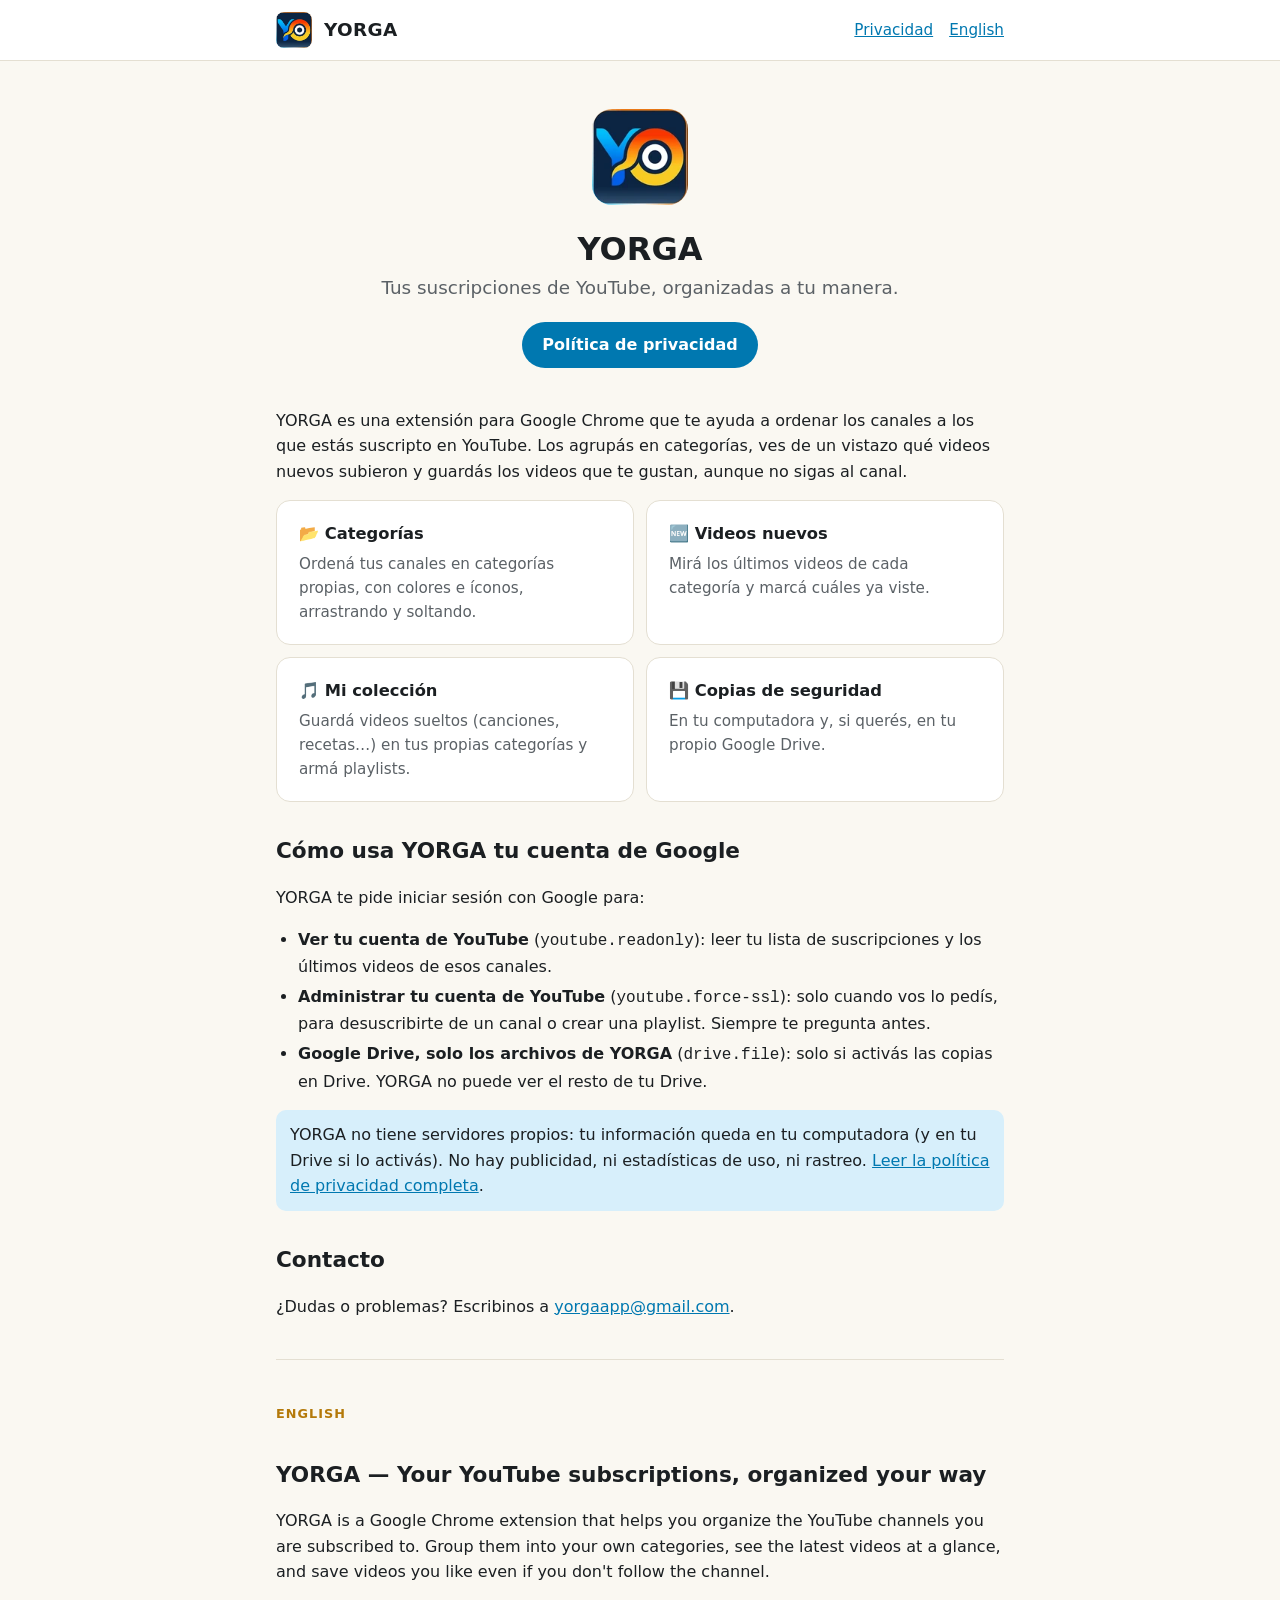
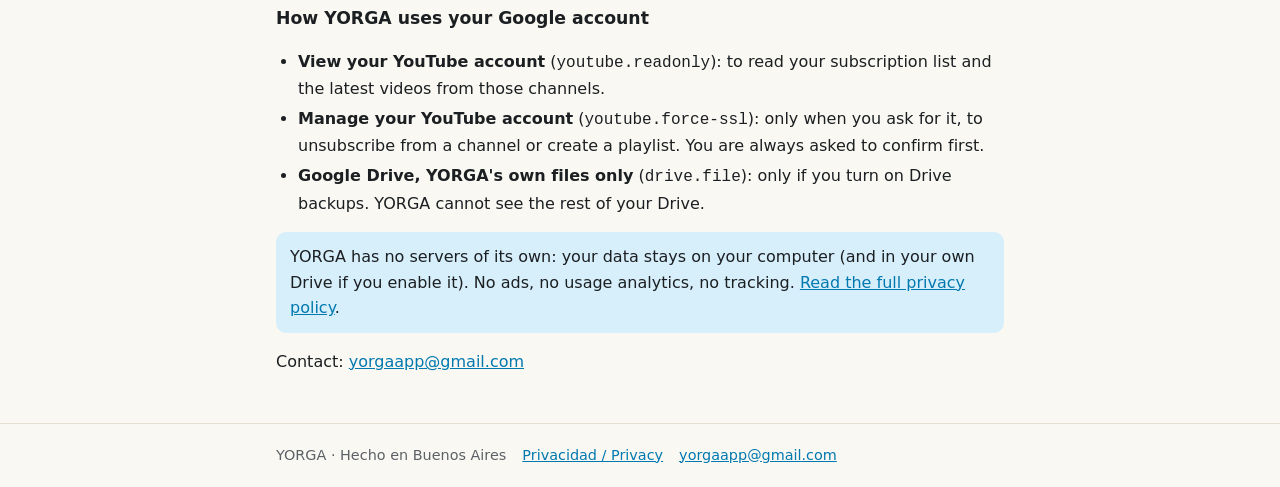
==== index.html @ d3d58bcf "Add files via upload" ====
<!doctype html>
<html lang="es">
<head>
<meta charset="utf-8">
<meta name="viewport" content="width=device-width, initial-scale=1">
<title>YORGA — Tus suscripciones de YouTube, organizadas</title>
<meta name="description" content="YORGA es una extensión de Chrome para organizar tus suscripciones de YouTube en categorías, ver los videos nuevos y guardar tus videos favoritos. Sin servidores, sin publicidad y sin rastreo.">
<link rel="icon" href="icon128.png">
<link rel="stylesheet" href="estilo.css">
</head>
<body>
<header class="top">
  <div class="wrap">
    <img src="yorga-icon.webp" alt="">
    <a class="name" href="./">YORGA</a>
    <nav>
      <a href="privacidad.html">Privacidad</a>
      <a href="#en">English</a>
    </nav>
  </div>
</header>

<main class="wrap">
  <section class="hero">
    <img src="yorga-icon.webp" alt="Logo de YORGA">
    <h1>YORGA</h1>
    <p class="lead">Tus suscripciones de YouTube, organizadas a tu manera.</p>
    <a class="btn" href="privacidad.html">Política de privacidad</a>
  </section>

  <p>YORGA es una extensión para Google Chrome que te ayuda a ordenar los canales a los que estás suscripto en YouTube. Los agrupás en categorías, ves de un vistazo qué videos nuevos subieron y guardás los videos que te gustan, aunque no sigas al canal.</p>

  <div class="grid">
    <div class="card"><h3>📂 Categorías</h3><p>Ordená tus canales en categorías propias, con colores e íconos, arrastrando y soltando.</p></div>
    <div class="card"><h3>🆕 Videos nuevos</h3><p>Mirá los últimos videos de cada categoría y marcá cuáles ya viste.</p></div>
    <div class="card"><h3>🎵 Mi colección</h3><p>Guardá videos sueltos (canciones, recetas…) en tus propias categorías y armá playlists.</p></div>
    <div class="card"><h3>💾 Copias de seguridad</h3><p>En tu computadora y, si querés, en tu propio Google Drive.</p></div>
  </div>

  <h2>Cómo usa YORGA tu cuenta de Google</h2>
  <p>YORGA te pide iniciar sesión con Google para:</p>
  <ul>
    <li><strong>Ver tu cuenta de YouTube</strong> (<code>youtube.readonly</code>): leer tu lista de suscripciones y los últimos videos de esos canales.</li>
    <li><strong>Administrar tu cuenta de YouTube</strong> (<code>youtube.force-ssl</code>): solo cuando vos lo pedís, para desuscribirte de un canal o crear una playlist. Siempre te pregunta antes.</li>
    <li><strong>Google Drive, solo los archivos de YORGA</strong> (<code>drive.file</code>): solo si activás las copias en Drive. YORGA no puede ver el resto de tu Drive.</li>
  </ul>
  <p class="note">YORGA no tiene servidores propios: tu información queda en tu computadora (y en tu Drive si lo activás). No hay publicidad, ni estadísticas de uso, ni rastreo. <a href="privacidad.html">Leer la política de privacidad completa</a>.</p>

  <h2>Contacto</h2>
  <p>¿Dudas o problemas? Escribinos a <a href="mailto:yorgaapp@gmail.com">yorgaapp@gmail.com</a>.</p>

  <hr id="en">

  <span class="lang">English</span>
  <h2>YORGA — Your YouTube subscriptions, organized your way</h2>
  <p>YORGA is a Google Chrome extension that helps you organize the YouTube channels you are subscribed to. Group them into your own categories, see the latest videos at a glance, and save videos you like even if you don't follow the channel.</p>
  <h3>How YORGA uses your Google account</h3>
  <ul>
    <li><strong>View your YouTube account</strong> (<code>youtube.readonly</code>): to read your subscription list and the latest videos from those channels.</li>
    <li><strong>Manage your YouTube account</strong> (<code>youtube.force-ssl</code>): only when you ask for it, to unsubscribe from a channel or create a playlist. You are always asked to confirm first.</li>
    <li><strong>Google Drive, YORGA's own files only</strong> (<code>drive.file</code>): only if you turn on Drive backups. YORGA cannot see the rest of your Drive.</li>
  </ul>
  <p class="note">YORGA has no servers of its own: your data stays on your computer (and in your own Drive if you enable it). No ads, no usage analytics, no tracking. <a href="privacidad.html#en">Read the full privacy policy</a>.</p>
  <p>Contact: <a href="mailto:yorgaapp@gmail.com">yorgaapp@gmail.com</a></p>
</main>

<footer>
  <div class="wrap">
    <span>YORGA · Hecho en Buenos Aires</span>
    <a href="privacidad.html">Privacidad / Privacy</a>
    <a href="mailto:yorgaapp@gmail.com">yorgaapp@gmail.com</a>
  </div>
</footer>
</body>
</html>
---- estilo.css ----
:root {
  --bg: #FAF8F2;
  --card: #FFFFFF;
  --ink: #1B1F22;
  --muted: #5B6166;
  --line: #E4DFD2;
  --accent: #0078B0;
  --accent-soft: #D7EFFB;
  --gold: #B4790A;
  --navy: #0C2442;
}
@media (prefers-color-scheme: dark) {
  :root {
    --bg: #14181B;
    --card: #1C2124;
    --ink: #ECEEF0;
    --muted: #A3AAB0;
    --line: #2C3337;
    --accent: #3FC1FF;
    --accent-soft: #123449;
    --gold: #F0B545;
  }
}
* { box-sizing: border-box; }
html { -webkit-text-size-adjust: 100%; }
body {
  margin: 0;
  background: var(--bg);
  color: var(--ink);
  font: 16px/1.6 system-ui, -apple-system, "Segoe UI", Roboto, sans-serif;
}
a { color: var(--accent); }
.wrap { max-width: 760px; margin: 0 auto; padding: 0 16px; }
header.top { border-bottom: 1px solid var(--line); background: var(--card); }
header.top .wrap { display: flex; align-items: center; gap: 12px; padding-top: 12px; padding-bottom: 12px; }
header.top img { width: 36px; height: 36px; border-radius: 8px; }
header.top .name { font-weight: 700; font-size: 1.15rem; letter-spacing: .02em; text-decoration: none; color: var(--ink); }
header.top nav { margin-left: auto; display: flex; gap: 16px; font-size: .95rem; flex-wrap: wrap; }
.hero { text-align: center; padding: 48px 0 24px; }
.hero img { width: 96px; height: 96px; border-radius: 20px; }
.hero h1 { font-size: 2rem; margin: 16px 0 4px; }
.hero p.lead { font-size: 1.15rem; color: var(--muted); margin: 0 auto; max-width: 560px; }
.btn {
  display: inline-block; margin-top: 20px; padding: 10px 20px; border-radius: 999px;
  background: var(--accent); color: #fff; text-decoration: none; font-weight: 600;
}
@media (prefers-color-scheme: dark) { .btn { color: #0C2442; } }
.card { background: var(--card); border: 1px solid var(--line); border-radius: 14px; padding: 20px 22px; margin: 16px 0; }
.grid { display: grid; grid-template-columns: repeat(auto-fit, minmax(280px, 1fr)); gap: 12px; }
.grid .card { margin: 0; }
.grid h3 { margin: 0 0 4px; font-size: 1.02rem; }
.grid p { margin: 0; color: var(--muted); font-size: .95rem; }
h1 { font-size: 1.7rem; line-height: 1.25; }
h2 { font-size: 1.35rem; margin: 32px 0 8px; }
h3 { font-size: 1.08rem; margin: 20px 0 6px; }
ul { padding-left: 22px; }
li { margin: 4px 0; }
.muted { color: var(--muted); }
.lang { display: inline-block; font-size: .8rem; font-weight: 700; color: var(--gold); letter-spacing: .08em; text-transform: uppercase; }
.note { background: var(--accent-soft); border-radius: 10px; padding: 12px 14px; }
hr { border: 0; border-top: 1px solid var(--line); margin: 40px 0; }
footer { border-top: 1px solid var(--line); margin-top: 48px; padding: 20px 0 32px; font-size: .9rem; color: var(--muted); }
footer .wrap { display: flex; gap: 16px; flex-wrap: wrap; }
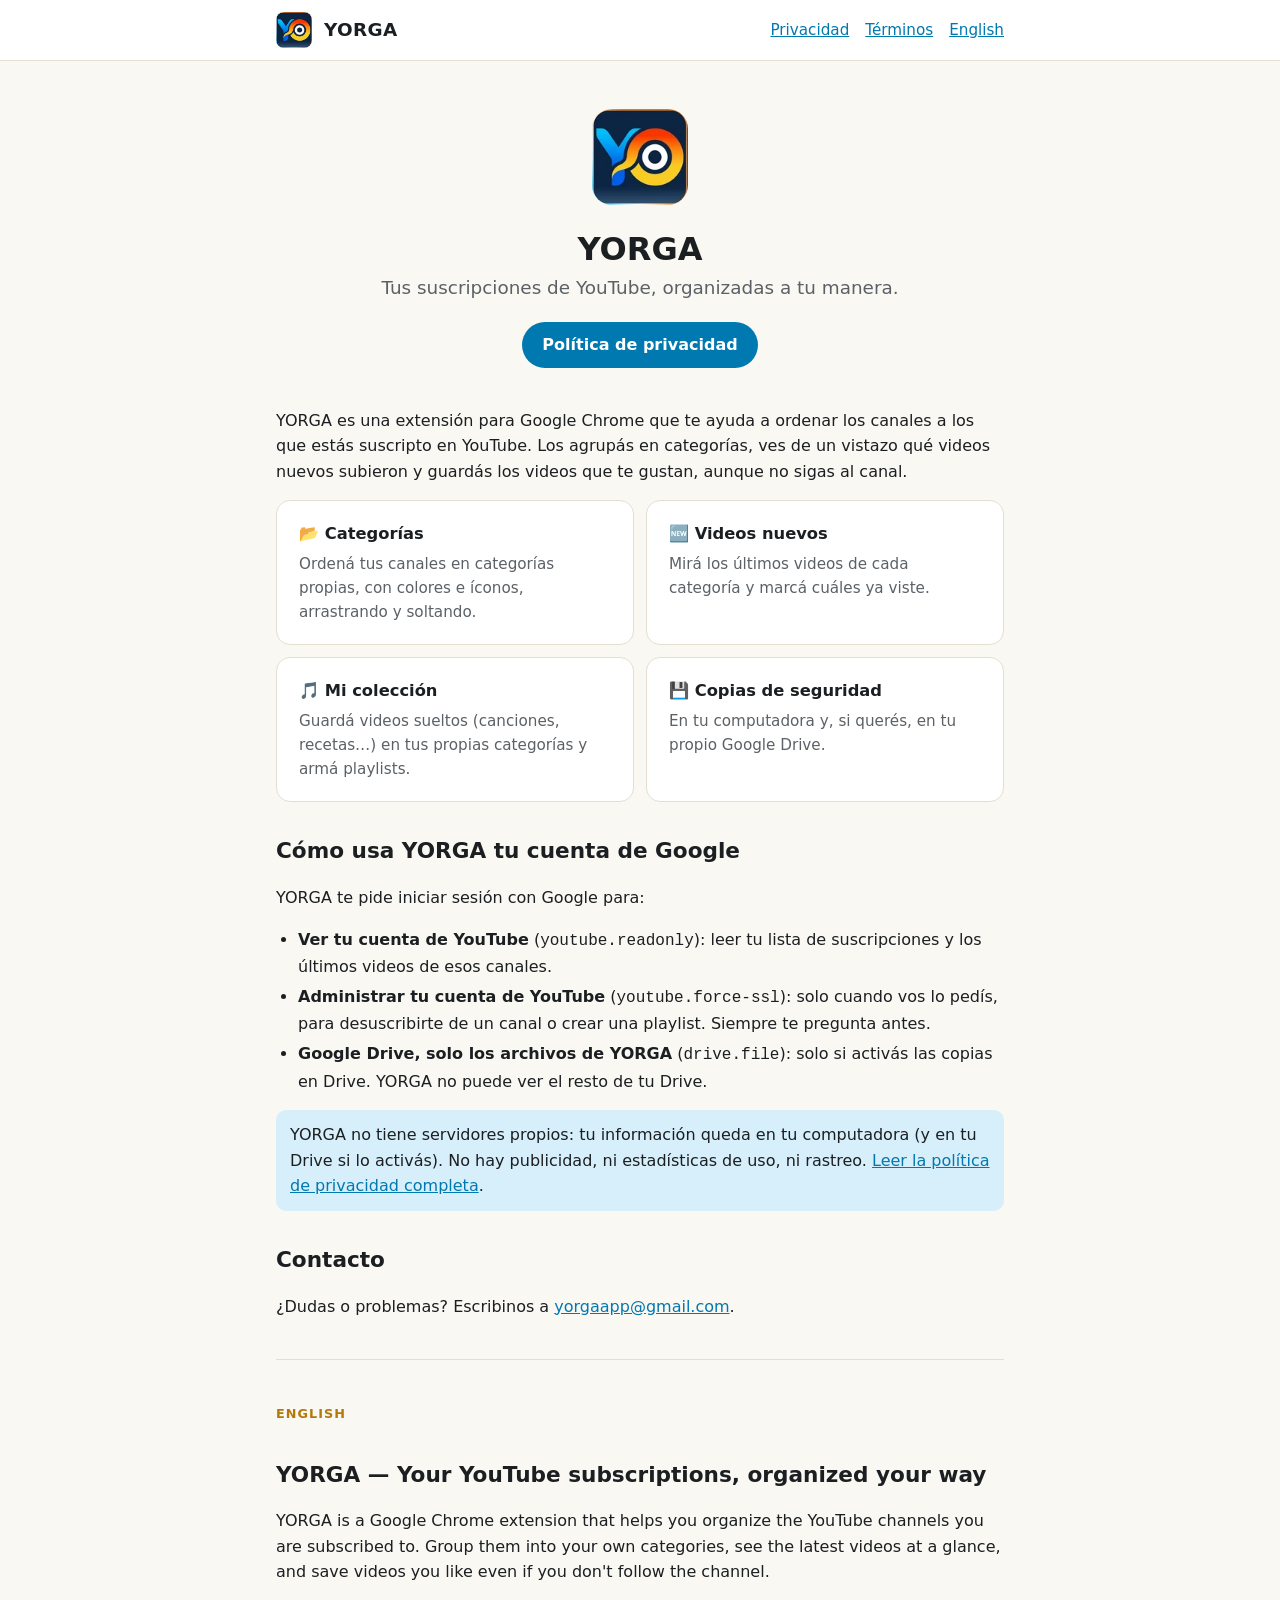
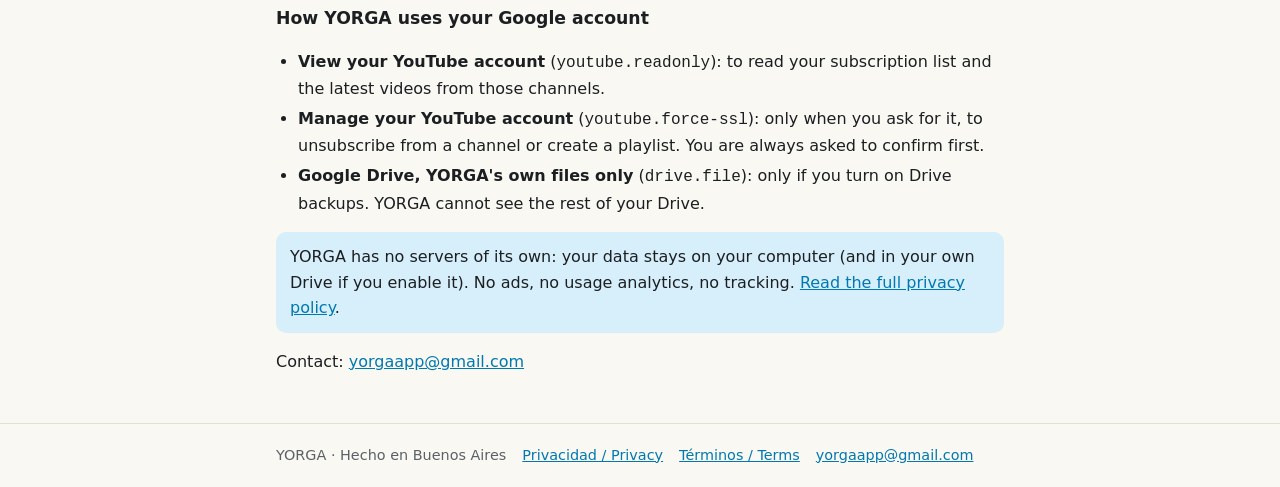
==== commit 6593d84b: "Add files via upload" ====
--- a/index.html
+++ b/index.html
@@ -15,6 +15,7 @@
     <a class="name" href="./">YORGA</a>
     <nav>
       <a href="privacidad.html">Privacidad</a>
+      <a href="terminos.html">Términos</a>
       <a href="#en">English</a>
     </nav>
   </div>
@@ -68,6 +69,7 @@
   <div class="wrap">
     <span>YORGA · Hecho en Buenos Aires</span>
     <a href="privacidad.html">Privacidad / Privacy</a>
+    <a href="terminos.html">Términos / Terms</a>
     <a href="mailto:yorgaapp@gmail.com">yorgaapp@gmail.com</a>
   </div>
 </footer>
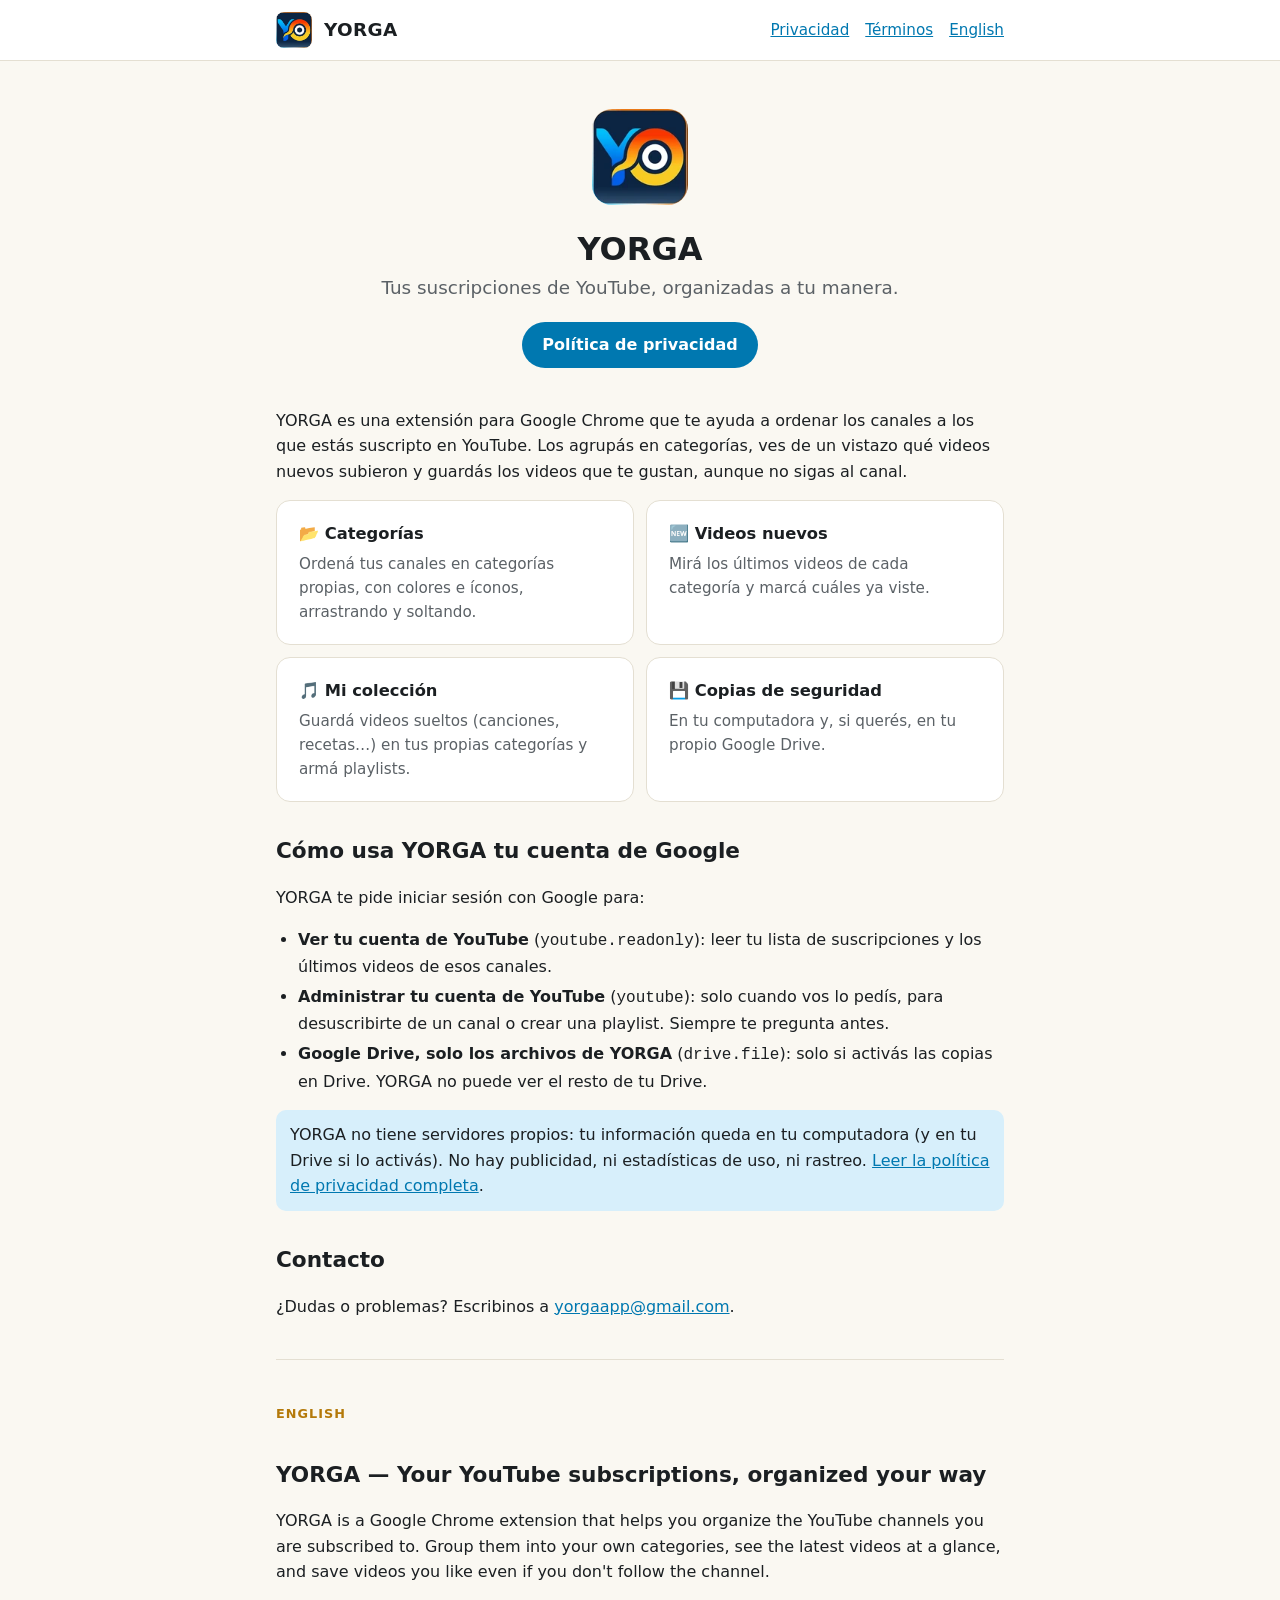
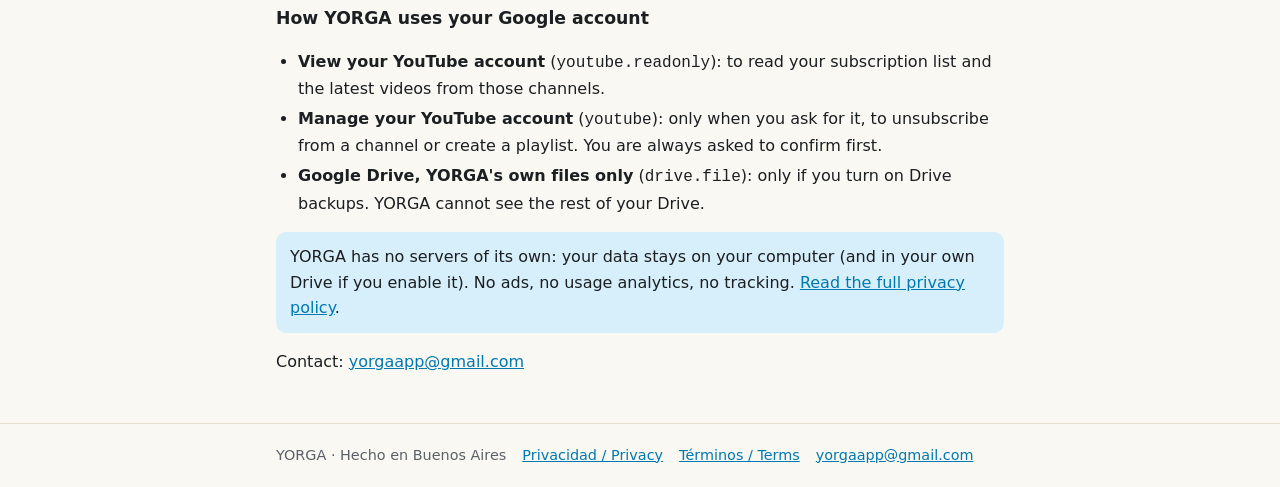
==== commit f960acc4: "Add files via upload" ====
--- a/index.html
+++ b/index.html
@@ -42,7 +42,7 @@
   <p>YORGA te pide iniciar sesión con Google para:</p>
   <ul>
     <li><strong>Ver tu cuenta de YouTube</strong> (<code>youtube.readonly</code>): leer tu lista de suscripciones y los últimos videos de esos canales.</li>
-    <li><strong>Administrar tu cuenta de YouTube</strong> (<code>youtube.force-ssl</code>): solo cuando vos lo pedís, para desuscribirte de un canal o crear una playlist. Siempre te pregunta antes.</li>
+    <li><strong>Administrar tu cuenta de YouTube</strong> (<code>youtube</code>): solo cuando vos lo pedís, para desuscribirte de un canal o crear una playlist. Siempre te pregunta antes.</li>
     <li><strong>Google Drive, solo los archivos de YORGA</strong> (<code>drive.file</code>): solo si activás las copias en Drive. YORGA no puede ver el resto de tu Drive.</li>
   </ul>
   <p class="note">YORGA no tiene servidores propios: tu información queda en tu computadora (y en tu Drive si lo activás). No hay publicidad, ni estadísticas de uso, ni rastreo. <a href="privacidad.html">Leer la política de privacidad completa</a>.</p>
@@ -58,7 +58,7 @@
   <h3>How YORGA uses your Google account</h3>
   <ul>
     <li><strong>View your YouTube account</strong> (<code>youtube.readonly</code>): to read your subscription list and the latest videos from those channels.</li>
-    <li><strong>Manage your YouTube account</strong> (<code>youtube.force-ssl</code>): only when you ask for it, to unsubscribe from a channel or create a playlist. You are always asked to confirm first.</li>
+    <li><strong>Manage your YouTube account</strong> (<code>youtube</code>): only when you ask for it, to unsubscribe from a channel or create a playlist. You are always asked to confirm first.</li>
     <li><strong>Google Drive, YORGA's own files only</strong> (<code>drive.file</code>): only if you turn on Drive backups. YORGA cannot see the rest of your Drive.</li>
   </ul>
   <p class="note">YORGA has no servers of its own: your data stays on your computer (and in your own Drive if you enable it). No ads, no usage analytics, no tracking. <a href="privacidad.html#en">Read the full privacy policy</a>.</p>
